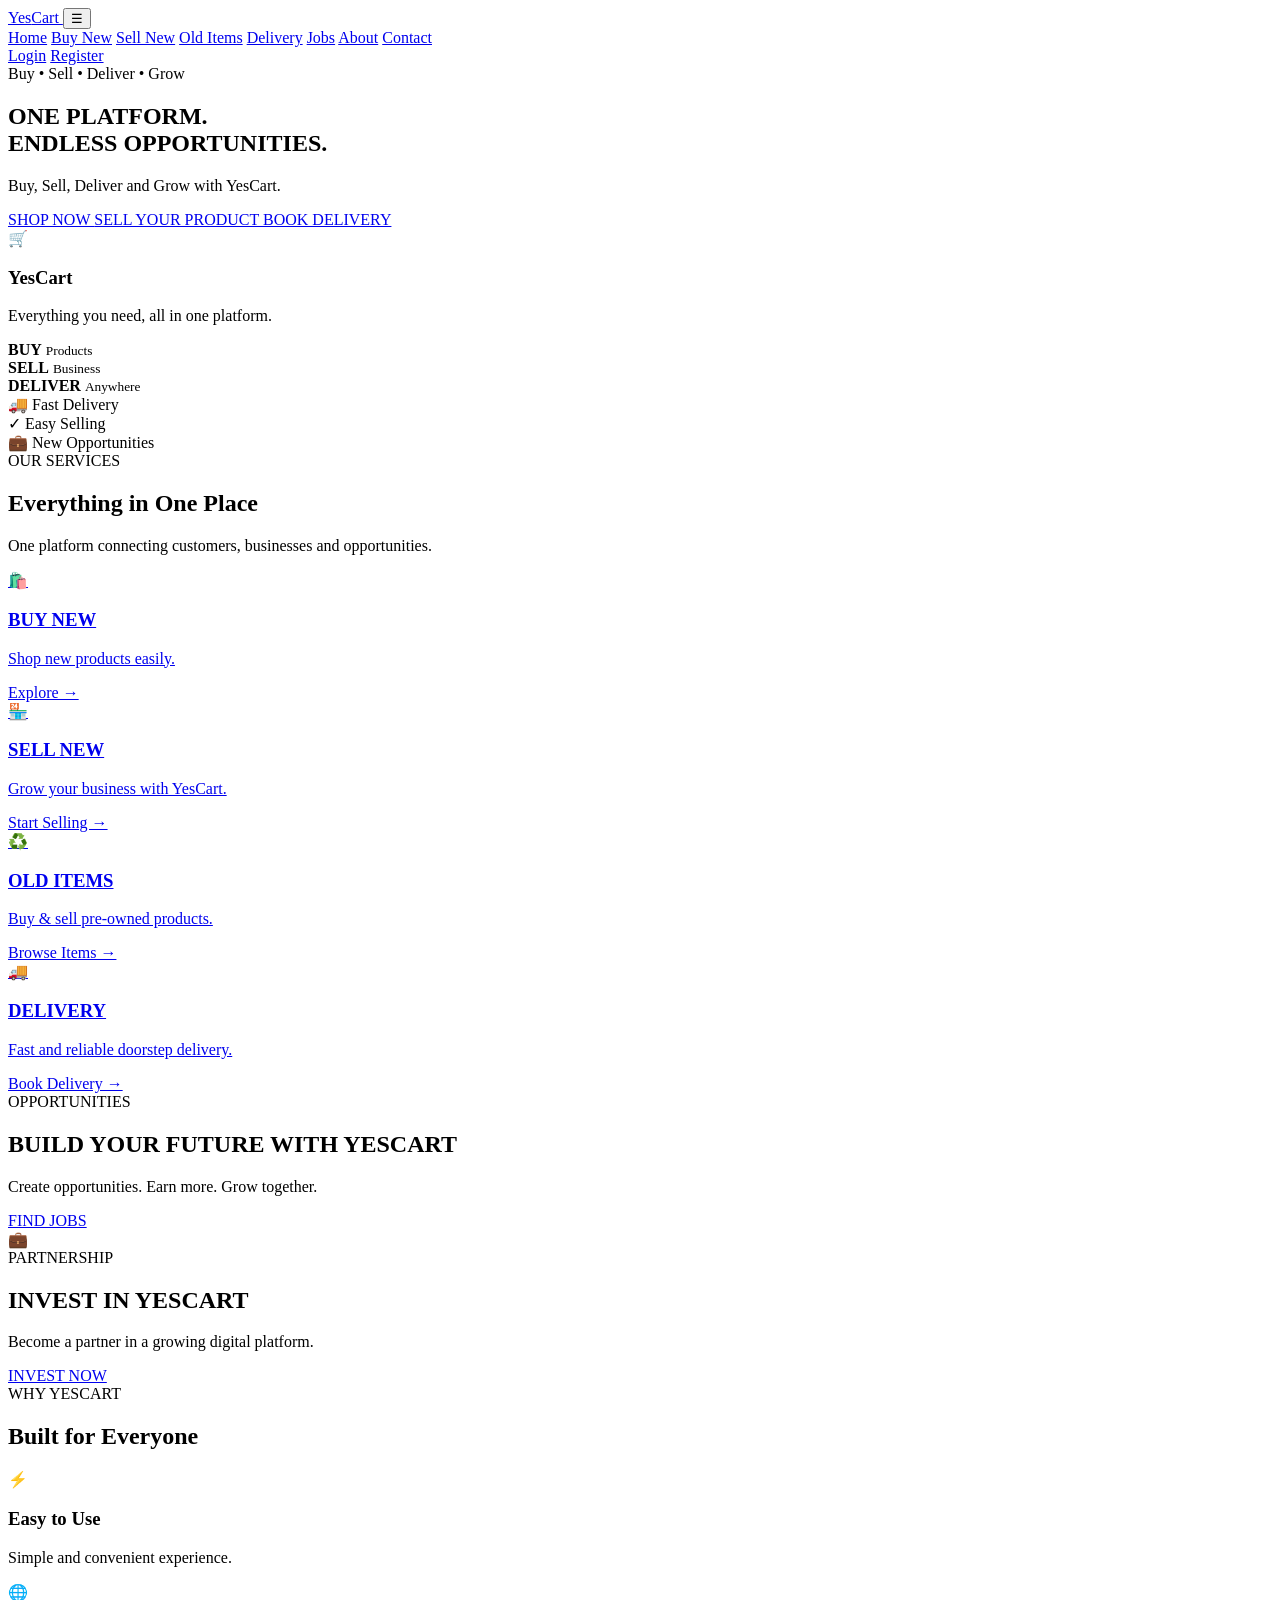
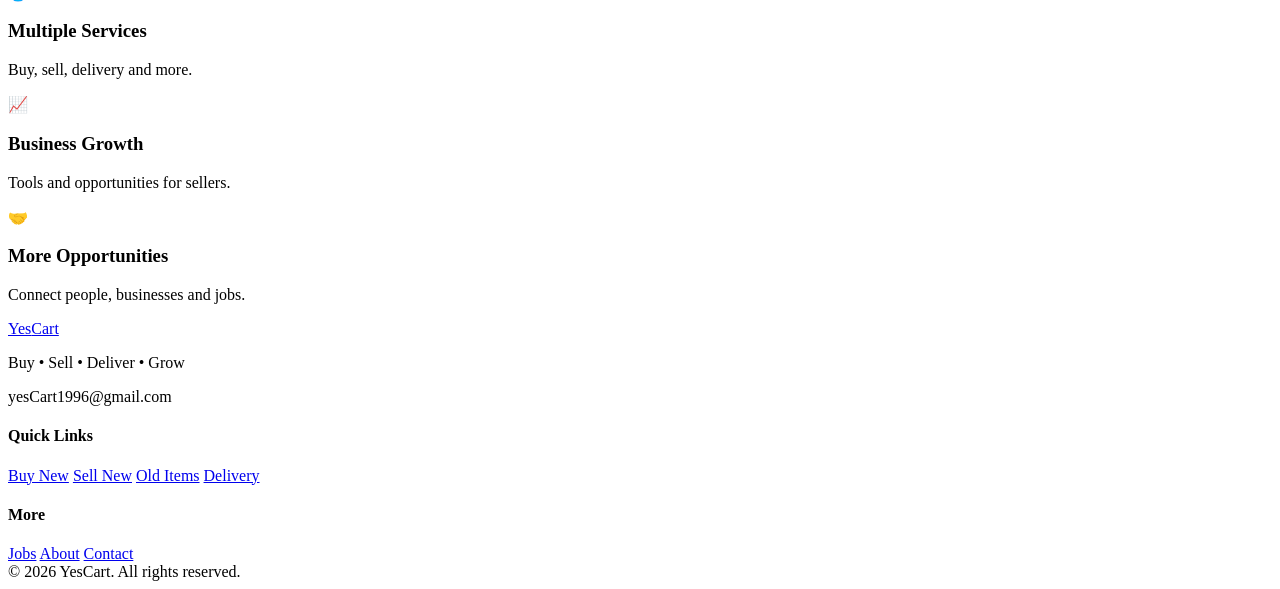
==== index.html @ 44e24343 "Create index.html" ====
<!DOCTYPE html>
<html lang="en">
<head>
  <meta charset="UTF-8">
  <meta name="viewport" content="width=device-width, initial-scale=1.0">

  <title>YesCart — Buy • Sell • Deliver • Grow</title>
  <meta name="description" content="YesCart — Buy, Sell, Deliver and Grow with one platform.">

  <link rel="stylesheet" href="style.css">
</head>

<body>

  <!-- HEADER -->
  <header class="header">
    <div class="container nav">

      <a href="/" class="logo">
        <span>Yes</span>Cart
      </a>

      <button class="menu-btn" onclick="toggleMenu()" aria-label="Menu">
        ☰
      </button>

      <nav id="navMenu">

        <a href="/">Home</a>
        <a href="/buy">Buy New</a>
        <a href="/sell">Sell New</a>
        <a href="/old-items">Old Items</a>
        <a href="/delivery">Delivery</a>
        <a href="/jobs">Jobs</a>
        <a href="/about">About</a>
        <a href="/contact">Contact</a>

        <div class="auth-buttons">
          <a href="/login" class="login-btn">Login</a>
          <a href="/register" class="register-btn">Register</a>
        </div>

      </nav>
    </div>
  </header>


  <!-- HERO -->
  <section class="hero">
    <div class="container hero-grid">

      <div class="hero-content">

        <div class="badge">
          Buy • Sell • Deliver • Grow
        </div>

        <h1>
          ONE PLATFORM.<br>
          <span>ENDLESS OPPORTUNITIES.</span>
        </h1>

        <p>
          Buy, Sell, Deliver and Grow with YesCart.
        </p>

        <div class="hero-buttons">

          <a href="/buy" class="btn primary">
            SHOP NOW
          </a>

          <a href="/sell" class="btn secondary">
            SELL YOUR PRODUCT
          </a>

          <a href="/delivery" class="btn outline">
            BOOK DELIVERY
          </a>

        </div>

      </div>


      <!-- Illustration -->
      <div class="hero-visual">

        <div class="visual-card main-card">

          <div class="cart-icon">
            🛒
          </div>

          <h3>YesCart</h3>

          <p>
            Everything you need,
            all in one platform.
          </p>

          <div class="mini-stats">

            <div>
              <strong>BUY</strong>
              <small>Products</small>
            </div>

            <div>
              <strong>SELL</strong>
              <small>Business</small>
            </div>

            <div>
              <strong>DELIVER</strong>
              <small>Anywhere</small>
            </div>

          </div>

        </div>

        <div class="float-card card-one">
          🚚 Fast Delivery
        </div>

        <div class="float-card card-two">
          ✓ Easy Selling
        </div>

        <div class="float-card card-three">
          💼 New Opportunities
        </div>

      </div>

    </div>
  </section>


  <!-- SERVICES -->
  <section class="services section">

    <div class="container">

      <div class="section-heading">

        <span>OUR SERVICES</span>

        <h2>
          Everything in One Place
        </h2>

        <p>
          One platform connecting customers,
          businesses and opportunities.
        </p>

      </div>


      <div class="service-grid">

        <a href="/buy" class="service-card">

          <div class="service-icon">🛍️</div>

          <h3>BUY NEW</h3>

          <p>
            Shop new products easily.
          </p>

          <span class="card-link">
            Explore →
          </span>

        </a>


        <a href="/sell" class="service-card">

          <div class="service-icon">🏪</div>

          <h3>SELL NEW</h3>

          <p>
            Grow your business with YesCart.
          </p>

          <span class="card-link">
            Start Selling →
          </span>

        </a>


        <a href="/old-items" class="service-card">

          <div class="service-icon">♻️</div>

          <h3>OLD ITEMS</h3>

          <p>
            Buy & sell pre-owned products.
          </p>

          <span class="card-link">
            Browse Items →
          </span>

        </a>


        <a href="/delivery" class="service-card">

          <div class="service-icon">🚚</div>

          <h3>DELIVERY</h3>

          <p>
            Fast and reliable doorstep delivery.
          </p>

          <span class="card-link">
            Book Delivery →
          </span>

        </a>

      </div>

    </div>

  </section>


  <!-- JOBS -->
  <section class="opportunity jobs">

    <div class="container opportunity-grid">

      <div>

        <span class="section-label">
          OPPORTUNITIES
        </span>

        <h2>
          BUILD YOUR FUTURE
          WITH YESCART
        </h2>

        <p>
          Create opportunities. Earn more.
          Grow together.
        </p>

        <a href="/jobs" class="btn white-btn">
          FIND JOBS
        </a>

      </div>

      <div class="opportunity-icon">
        💼
      </div>

    </div>

  </section>


  <!-- INVESTMENT -->
  <section class="investment section">

    <div class="container">

      <div class="investment-card">

        <div>

          <span class="section-label">
            PARTNERSHIP
          </span>

          <h2>
            INVEST IN YESCART
          </h2>

          <p>
            Become a partner in a growing
            digital platform.
          </p>

        </div>

        <a href="/invest" class="btn primary">
          INVEST NOW
        </a>

      </div>

    </div>

  </section>


  <!-- WHY YESCART -->
  <section class="why section">

    <div class="container">

      <div class="section-heading">

        <span>WHY YESCART</span>

        <h2>
          Built for Everyone
        </h2>

      </div>


      <div class="benefit-grid">

        <div class="benefit">
          <div>⚡</div>
          <h3>Easy to Use</h3>
          <p>Simple and convenient experience.</p>
        </div>

        <div class="benefit">
          <div>🌐</div>
          <h3>Multiple Services</h3>
          <p>Buy, sell, delivery and more.</p>
        </div>

        <div class="benefit">
          <div>📈</div>
          <h3>Business Growth</h3>
          <p>Tools and opportunities for sellers.</p>
        </div>

        <div class="benefit">
          <div>🤝</div>
          <h3>More Opportunities</h3>
          <p>Connect people, businesses and jobs.</p>
        </div>

      </div>

    </div>

  </section>


  <!-- FOOTER -->
  <footer>

    <div class="container footer-grid">

      <div>

        <a href="/" class="logo footer-logo">
          <span>Yes</span>Cart
        </a>

        <p>
          Buy • Sell • Deliver • Grow
        </p>

        <p class="email">
          yesCart1996@gmail.com
        </p>

      </div>


      <div>

        <h4>Quick Links</h4>

        <a href="/buy">Buy New</a>
        <a href="/sell">Sell New</a>
        <a href="/old-items">Old Items</a>
        <a href="/delivery">Delivery</a>

      </div>


      <div>

        <h4>More</h4>

        <a href="/jobs">Jobs</a>
        <a href="/about">About</a>
        <a href="/contact">Contact</a>

      </div>

    </div>


    <div class="copyright">
      © 2026 YesCart. All rights reserved.
    </div>

  </footer>


  <script src="script.js"></script>

</body>
</html>
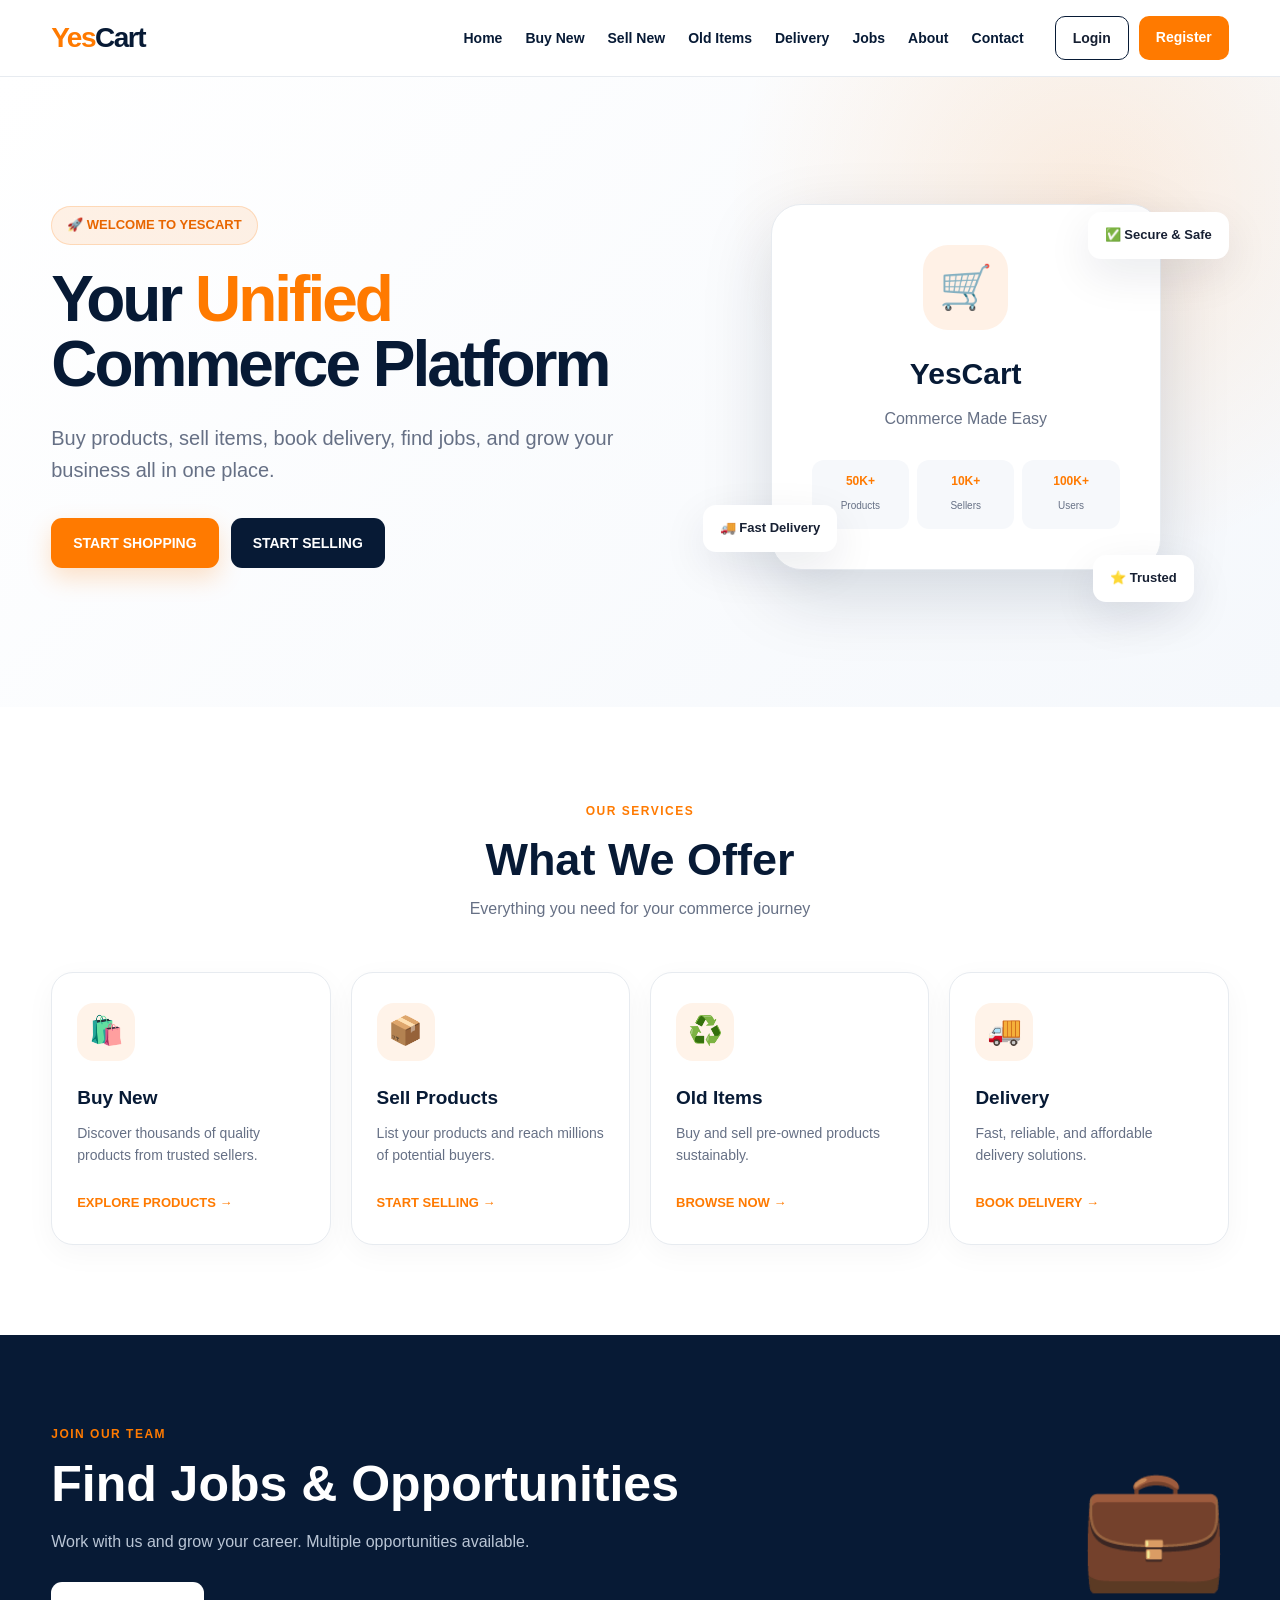
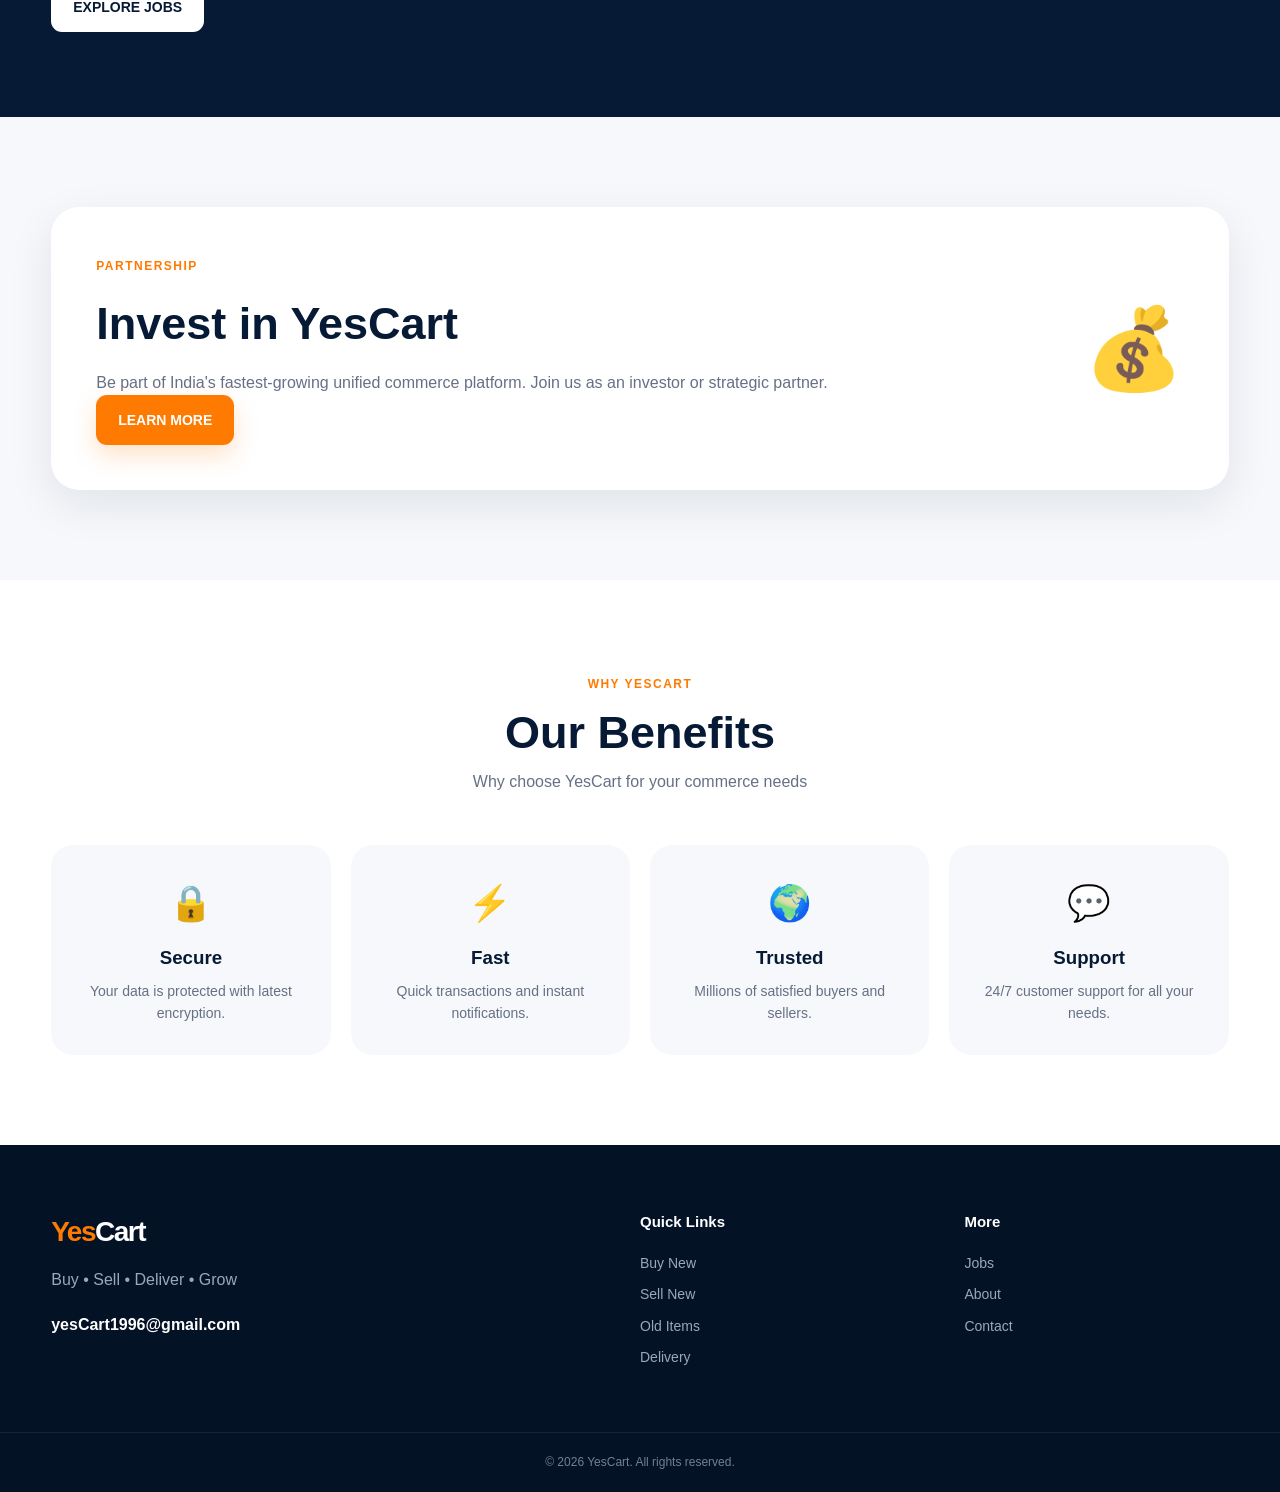
==== commit fecf9b2d: "Fix all navigation links for GitHub Pages subfolder (Yc/) routing" ====
--- a/index.html
+++ b/index.html
@@ -5,411 +5,174 @@
   <meta name="viewport" content="width=device-width, initial-scale=1.0">
 
   <title>YesCart — Buy • Sell • Deliver • Grow</title>
-  <meta name="description" content="YesCart — Buy, Sell, Deliver and Grow with one platform.">
+  <meta name="description" content="YesCart is a unified commerce platform to buy new products, sell items, book delivery, find jobs, and grow your business.">
 
   <link rel="stylesheet" href="style.css">
 </head>
 
 <body>
 
-  <!-- HEADER -->
-  <header class="header">
-    <div class="container nav">
+<!-- HEADER -->
+<header class="header">
+  <div class="container nav">
+    <a href="./" class="logo"><span>Yes</span>Cart</a>
+    <button class="menu-btn" onclick="toggleMenu()" aria-label="Menu">☰</button>
+    <nav id="navMenu">
+      <a href="./">Home</a>
+      <a href="./buy/">Buy New</a>
+      <a href="./sell/">Sell New</a>
+      <a href="./old-items/">Old Items</a>
+      <a href="./delivery/">Delivery</a>
+      <a href="./jobs/">Jobs</a>
+      <a href="./about/">About</a>
+      <a href="./contact/">Contact</a>
+      <div class="auth-buttons">
+        <a href="./login/" class="login-btn">Login</a>
+        <a href="./register/" class="register-btn">Register</a>
+      </div>
+    </nav>
+  </div>
+</header>
 
-      <a href="/" class="logo">
-        <span>Yes</span>Cart
-      </a>
+<!-- HERO -->
+<section class="hero">
+  <div class="container hero-grid">
+    <div class="hero-content">
+      <span class="badge">🚀 WELCOME TO YESCART</span>
+      <h1>Your <span>Unified</span> Commerce Platform</h1>
+      <p>Buy products, sell items, book delivery, find jobs, and grow your business all in one place.</p>
+      <div class="hero-buttons">
+        <a href="./buy/" class="btn primary">START SHOPPING</a>
+        <a href="./sell/" class="btn secondary">START SELLING</a>
+      </div>
+    </div>
+    <div class="hero-visual">
+      <div class="main-card">
+        <div class="cart-icon">🛒</div>
+        <h3>YesCart</h3>
+        <p>Commerce Made Easy</p>
+        <div class="mini-stats">
+          <div><strong>50K+</strong><small>Products</small></div>
+          <div><strong>10K+</strong><small>Sellers</small></div>
+          <div><strong>100K+</strong><small>Users</small></div>
+        </div>
+      </div>
+      <div class="float-card card-one">✅ Secure & Safe</div>
+      <div class="float-card card-two">🚚 Fast Delivery</div>
+      <div class="float-card card-three">⭐ Trusted</div>
+    </div>
+  </div>
+</section>
 
-      <button class="menu-btn" onclick="toggleMenu()" aria-label="Menu">
-        ☰
-      </button>
+<!-- SERVICES -->
+<section class="services section">
+  <div class="container">
+    <div class="section-heading">
+      <span>OUR SERVICES</span>
+      <h2>What We Offer</h2>
+      <p>Everything you need for your commerce journey</p>
+    </div>
+    <div class="service-grid">
+      <div class="service-card">
+        <div class="service-icon">🛍️</div>
+        <h3>Buy New</h3>
+        <p>Discover thousands of quality products from trusted sellers.</p>
+        <a href="./buy/" class="card-link">EXPLORE PRODUCTS →</a>
+      </div>
+      <div class="service-card">
+        <div class="service-icon">📦</div>
+        <h3>Sell Products</h3>
+        <p>List your products and reach millions of potential buyers.</p>
+        <a href="./sell/" class="card-link">START SELLING →</a>
+      </div>
+      <div class="service-card">
+        <div class="service-icon">♻️</div>
+        <h3>Old Items</h3>
+        <p>Buy and sell pre-owned products sustainably.</p>
+        <a href="./old-items/" class="card-link">BROWSE NOW →</a>
+      </div>
+      <div class="service-card">
+        <div class="service-icon">🚚</div>
+        <h3>Delivery</h3>
+        <p>Fast, reliable, and affordable delivery solutions.</p>
+        <a href="./delivery/" class="card-link">BOOK DELIVERY →</a>
+      </div>
+    </div>
+  </div>
+</section>
 
-      <nav id="navMenu">
+<!-- JOBS -->
+<section class="jobs opportunity section">
+  <div class="container">
+    <div class="opportunity-grid">
+      <div>
+        <span class="section-label">JOIN OUR TEAM</span>
+        <h2>Find Jobs & Opportunities</h2>
+        <p>Work with us and grow your career. Multiple opportunities available.</p>
+        <a href="./jobs/" class="btn white-btn">EXPLORE JOBS</a>
+      </div>
+      <div class="opportunity-icon">💼</div>
+    </div>
+  </div>
+</section>
 
-        <a href="/">Home</a>
-        <a href="/buy">Buy New</a>
-        <a href="/sell">Sell New</a>
-        <a href="/old-items">Old Items</a>
-        <a href="/delivery">Delivery</a>
-        <a href="/jobs">Jobs</a>
-        <a href="/about">About</a>
-        <a href="/contact">Contact</a>
+<!-- INVESTMENT -->
+<section class="investment section">
+  <div class="container">
+    <div class="investment-card">
+      <div>
+        <span class="section-label">PARTNERSHIP</span>
+        <h2>Invest in YesCart</h2>
+        <p>Be part of India's fastest-growing unified commerce platform. Join us as an investor or strategic partner.</p>
+        <a href="./invest/" class="btn primary">LEARN MORE</a>
+      </div>
+      <div style="font-size: 80px; opacity: 0.9;">💰</div>
+    </div>
+  </div>
+</section>
 
-        <div class="auth-buttons">
-          <a href="/login" class="login-btn">Login</a>
-          <a href="/register" class="register-btn">Register</a>
-        </div>
+<!-- WHY YESCART -->
+<section class="why section">
+  <div class="container">
+    <div class="section-heading">
+      <span>WHY YESCART</span>
+      <h2>Our Benefits</h2>
+      <p>Why choose YesCart for your commerce needs</p>
+    </div>
+    <div class="benefit-grid">
+      <div class="benefit"><div>🔒</div><h3>Secure</h3><p>Your data is protected with latest encryption.</p></div>
+      <div class="benefit"><div>⚡</div><h3>Fast</h3><p>Quick transactions and instant notifications.</p></div>
+      <div class="benefit"><div>🌍</div><h3>Trusted</h3><p>Millions of satisfied buyers and sellers.</p></div>
+      <div class="benefit"><div>💬</div><h3>Support</h3><p>24/7 customer support for all your needs.</p></div>
+    </div>
+  </div>
+</section>
 
-      </nav>
+<!-- FOOTER -->
+<footer>
+  <div class="container footer-grid">
+    <div>
+      <a href="./" class="logo footer-logo"><span>Yes</span>Cart</a>
+      <p>Buy • Sell • Deliver • Grow</p>
+      <p class="email">yesCart1996@gmail.com</p>
     </div>
-  </header>
+    <div>
+      <h4>Quick Links</h4>
+      <a href="./buy/">Buy New</a>
+      <a href="./sell/">Sell New</a>
+      <a href="./old-items/">Old Items</a>
+      <a href="./delivery/">Delivery</a>
+    </div>
+    <div>
+      <h4>More</h4>
+      <a href="./jobs/">Jobs</a>
+      <a href="./about/">About</a>
+      <a href="./contact/">Contact</a>
+    </div>
+  </div>
+  <div class="copyright">© 2026 YesCart. All rights reserved.</div>
+</footer>
 
-
-  <!-- HERO -->
-  <section class="hero">
-    <div class="container hero-grid">
-
-      <div class="hero-content">
-
-        <div class="badge">
-          Buy • Sell • Deliver • Grow
-        </div>
-
-        <h1>
-          ONE PLATFORM.<br>
-          <span>ENDLESS OPPORTUNITIES.</span>
-        </h1>
-
-        <p>
-          Buy, Sell, Deliver and Grow with YesCart.
-        </p>
-
-        <div class="hero-buttons">
-
-          <a href="/buy" class="btn primary">
-            SHOP NOW
-          </a>
-
-          <a href="/sell" class="btn secondary">
-            SELL YOUR PRODUCT
-          </a>
-
-          <a href="/delivery" class="btn outline">
-            BOOK DELIVERY
-          </a>
-
-        </div>
-
-      </div>
-
-
-      <!-- Illustration -->
-      <div class="hero-visual">
-
-        <div class="visual-card main-card">
-
-          <div class="cart-icon">
-            🛒
-          </div>
-
-          <h3>YesCart</h3>
-
-          <p>
-            Everything you need,
-            all in one platform.
-          </p>
-
-          <div class="mini-stats">
-
-            <div>
-              <strong>BUY</strong>
-              <small>Products</small>
-            </div>
-
-            <div>
-              <strong>SELL</strong>
-              <small>Business</small>
-            </div>
-
-            <div>
-              <strong>DELIVER</strong>
-              <small>Anywhere</small>
-            </div>
-
-          </div>
-
-        </div>
-
-        <div class="float-card card-one">
-          🚚 Fast Delivery
-        </div>
-
-        <div class="float-card card-two">
-          ✓ Easy Selling
-        </div>
-
-        <div class="float-card card-three">
-          💼 New Opportunities
-        </div>
-
-      </div>
-
-    </div>
-  </section>
-
-
-  <!-- SERVICES -->
-  <section class="services section">
-
-    <div class="container">
-
-      <div class="section-heading">
-
-        <span>OUR SERVICES</span>
-
-        <h2>
-          Everything in One Place
-        </h2>
-
-        <p>
-          One platform connecting customers,
-          businesses and opportunities.
-        </p>
-
-      </div>
-
-
-      <div class="service-grid">
-
-        <a href="/buy" class="service-card">
-
-          <div class="service-icon">🛍️</div>
-
-          <h3>BUY NEW</h3>
-
-          <p>
-            Shop new products easily.
-          </p>
-
-          <span class="card-link">
-            Explore →
-          </span>
-
-        </a>
-
-
-        <a href="/sell" class="service-card">
-
-          <div class="service-icon">🏪</div>
-
-          <h3>SELL NEW</h3>
-
-          <p>
-            Grow your business with YesCart.
-          </p>
-
-          <span class="card-link">
-            Start Selling →
-          </span>
-
-        </a>
-
-
-        <a href="/old-items" class="service-card">
-
-          <div class="service-icon">♻️</div>
-
-          <h3>OLD ITEMS</h3>
-
-          <p>
-            Buy & sell pre-owned products.
-          </p>
-
-          <span class="card-link">
-            Browse Items →
-          </span>
-
-        </a>
-
-
-        <a href="/delivery" class="service-card">
-
-          <div class="service-icon">🚚</div>
-
-          <h3>DELIVERY</h3>
-
-          <p>
-            Fast and reliable doorstep delivery.
-          </p>
-
-          <span class="card-link">
-            Book Delivery →
-          </span>
-
-        </a>
-
-      </div>
-
-    </div>
-
-  </section>
-
-
-  <!-- JOBS -->
-  <section class="opportunity jobs">
-
-    <div class="container opportunity-grid">
-
-      <div>
-
-        <span class="section-label">
-          OPPORTUNITIES
-        </span>
-
-        <h2>
-          BUILD YOUR FUTURE
-          WITH YESCART
-        </h2>
-
-        <p>
-          Create opportunities. Earn more.
-          Grow together.
-        </p>
-
-        <a href="/jobs" class="btn white-btn">
-          FIND JOBS
-        </a>
-
-      </div>
-
-      <div class="opportunity-icon">
-        💼
-      </div>
-
-    </div>
-
-  </section>
-
-
-  <!-- INVESTMENT -->
-  <section class="investment section">
-
-    <div class="container">
-
-      <div class="investment-card">
-
-        <div>
-
-          <span class="section-label">
-            PARTNERSHIP
-          </span>
-
-          <h2>
-            INVEST IN YESCART
-          </h2>
-
-          <p>
-            Become a partner in a growing
-            digital platform.
-          </p>
-
-        </div>
-
-        <a href="/invest" class="btn primary">
-          INVEST NOW
-        </a>
-
-      </div>
-
-    </div>
-
-  </section>
-
-
-  <!-- WHY YESCART -->
-  <section class="why section">
-
-    <div class="container">
-
-      <div class="section-heading">
-
-        <span>WHY YESCART</span>
-
-        <h2>
-          Built for Everyone
-        </h2>
-
-      </div>
-
-
-      <div class="benefit-grid">
-
-        <div class="benefit">
-          <div>⚡</div>
-          <h3>Easy to Use</h3>
-          <p>Simple and convenient experience.</p>
-        </div>
-
-        <div class="benefit">
-          <div>🌐</div>
-          <h3>Multiple Services</h3>
-          <p>Buy, sell, delivery and more.</p>
-        </div>
-
-        <div class="benefit">
-          <div>📈</div>
-          <h3>Business Growth</h3>
-          <p>Tools and opportunities for sellers.</p>
-        </div>
-
-        <div class="benefit">
-          <div>🤝</div>
-          <h3>More Opportunities</h3>
-          <p>Connect people, businesses and jobs.</p>
-        </div>
-
-      </div>
-
-    </div>
-
-  </section>
-
-
-  <!-- FOOTER -->
-  <footer>
-
-    <div class="container footer-grid">
-
-      <div>
-
-        <a href="/" class="logo footer-logo">
-          <span>Yes</span>Cart
-        </a>
-
-        <p>
-          Buy • Sell • Deliver • Grow
-        </p>
-
-        <p class="email">
-          yesCart1996@gmail.com
-        </p>
-
-      </div>
-
-
-      <div>
-
-        <h4>Quick Links</h4>
-
-        <a href="/buy">Buy New</a>
-        <a href="/sell">Sell New</a>
-        <a href="/old-items">Old Items</a>
-        <a href="/delivery">Delivery</a>
-
-      </div>
-
-
-      <div>
-
-        <h4>More</h4>
-
-        <a href="/jobs">Jobs</a>
-        <a href="/about">About</a>
-        <a href="/contact">Contact</a>
-
-      </div>
-
-    </div>
-
-
-    <div class="copyright">
-      © 2026 YesCart. All rights reserved.
-    </div>
-
-  </footer>
-
-
-  <script src="script.js"></script>
-
+<script src="script.js"></script>
 </body>
-</html>
+</html>
--- a/style.css
+++ b/style.css
@@ -0,0 +1,767 @@
+/* =========================
+   YESCART — GLOBAL
+========================= */
+
+:root {
+  --navy: #071a35;
+  --navy-light: #102b50;
+  --orange: #ff7a00;
+  --orange-dark: #e86600;
+  --green: #18a957;
+  --white: #ffffff;
+  --light: #f6f8fb;
+  --text: #172033;
+  --muted: #667085;
+  --border: #e7ebf0;
+  --shadow: 0 15px 45px rgba(7, 26, 53, 0.09);
+  --radius: 22px;
+}
+
+* {
+  margin: 0;
+  padding: 0;
+  box-sizing: border-box;
+}
+
+html {
+  scroll-behavior: smooth;
+}
+
+body {
+  font-family: Arial, Helvetica, sans-serif;
+  background: var(--white);
+  color: var(--text);
+  line-height: 1.6;
+}
+
+a {
+  text-decoration: none;
+  color: inherit;
+}
+
+.container {
+  width: min(1180px, 92%);
+  margin: auto;
+}
+
+.section {
+  padding: 90px 0;
+}
+
+
+/* =========================
+   HEADER
+========================= */
+
+.header {
+  width: 100%;
+  background: rgba(255, 255, 255, 0.96);
+  border-bottom: 1px solid var(--border);
+  position: sticky;
+  top: 0;
+  z-index: 1000;
+  backdrop-filter: blur(12px);
+}
+
+.nav {
+  min-height: 76px;
+  display: flex;
+  align-items: center;
+  justify-content: space-between;
+}
+
+.logo {
+  font-size: 28px;
+  font-weight: 900;
+  color: var(--navy);
+  letter-spacing: -1.5px;
+}
+
+.logo span {
+  color: var(--orange);
+}
+
+nav {
+  display: flex;
+  align-items: center;
+  gap: 23px;
+}
+
+nav > a {
+  font-size: 14px;
+  font-weight: 700;
+  color: var(--navy);
+  transition: 0.25s ease;
+}
+
+nav > a:hover {
+  color: var(--orange);
+}
+
+.auth-buttons {
+  display: flex;
+  gap: 10px;
+  margin-left: 8px;
+}
+
+.login-btn,
+.register-btn {
+  padding: 10px 17px;
+  border-radius: 10px;
+  font-weight: 700;
+  font-size: 14px;
+}
+
+.login-btn {
+  border: 1px solid var(--navy);
+}
+
+.login-btn:hover {
+  background: var(--navy);
+  color: white;
+}
+
+.register-btn {
+  background: var(--orange);
+  color: white;
+}
+
+.register-btn:hover {
+  background: var(--orange-dark);
+}
+
+.menu-btn {
+  display: none;
+  border: 0;
+  background: transparent;
+  font-size: 27px;
+  cursor: pointer;
+  color: var(--navy);
+}
+
+
+/* =========================
+   HERO
+========================= */
+
+.hero {
+  background:
+    radial-gradient(circle at 85% 20%, rgba(255, 122, 0, 0.12), transparent 30%),
+    linear-gradient(135deg, #ffffff 0%, #f5f8fc 100%);
+  padding: 95px 0 105px;
+  overflow: hidden;
+}
+
+.hero-grid {
+  display: grid;
+  grid-template-columns: 1.05fr 0.95fr;
+  align-items: center;
+  gap: 70px;
+}
+
+.badge {
+  display: inline-block;
+  background: rgba(255, 122, 0, 0.1);
+  color: var(--orange-dark);
+  border: 1px solid rgba(255, 122, 0, 0.2);
+  padding: 8px 15px;
+  border-radius: 50px;
+  font-size: 13px;
+  font-weight: 800;
+  margin-bottom: 22px;
+}
+
+.hero h1 {
+  color: var(--navy);
+  font-size: clamp(42px, 5vw, 70px);
+  line-height: 1.02;
+  letter-spacing: -3px;
+  font-weight: 900;
+}
+
+.hero h1 span {
+  color: var(--orange);
+}
+
+.hero-content > p {
+  color: var(--muted);
+  font-size: 20px;
+  margin: 25px 0 32px;
+}
+
+.hero-buttons {
+  display: flex;
+  flex-wrap: wrap;
+  gap: 12px;
+}
+
+.btn {
+  display: inline-flex;
+  justify-content: center;
+  align-items: center;
+  min-height: 50px;
+  padding: 0 22px;
+  border-radius: 11px;
+  font-weight: 800;
+  font-size: 14px;
+  transition: 0.25s ease;
+}
+
+.btn:hover {
+  transform: translateY(-3px);
+}
+
+.primary {
+  background: var(--orange);
+  color: white;
+  box-shadow: 0 10px 25px rgba(255, 122, 0, 0.22);
+}
+
+.primary:hover {
+  background: var(--orange-dark);
+}
+
+.secondary {
+  background: var(--navy);
+  color: white;
+}
+
+.secondary:hover {
+  background: var(--navy-light);
+}
+
+.outline {
+  border: 1px solid var(--navy);
+  color: var(--navy);
+  background: white;
+}
+
+.outline:hover {
+  background: var(--navy);
+  color: white;
+}
+
+
+/* =========================
+   HERO VISUAL
+========================= */
+
+.hero-visual {
+  min-height: 430px;
+  position: relative;
+  display: flex;
+  align-items: center;
+  justify-content: center;
+}
+
+.main-card {
+  width: min(390px, 90%);
+  min-height: 310px;
+  background: white;
+  border-radius: 30px;
+  padding: 40px;
+  text-align: center;
+  box-shadow: 0 25px 70px rgba(7, 26, 53, 0.15);
+  border: 1px solid var(--border);
+  position: relative;
+  z-index: 2;
+}
+
+.cart-icon {
+  width: 85px;
+  height: 85px;
+  margin: 0 auto 20px;
+  border-radius: 25px;
+  display: grid;
+  place-items: center;
+  font-size: 43px;
+  background: #fff1e6;
+}
+
+.main-card h3 {
+  color: var(--navy);
+  font-size: 30px;
+}
+
+.main-card p {
+  color: var(--muted);
+  margin-top: 8px;
+}
+
+.mini-stats {
+  display: grid;
+  grid-template-columns: repeat(3, 1fr);
+  gap: 8px;
+  margin-top: 28px;
+}
+
+.mini-stats div {
+  background: var(--light);
+  padding: 12px 5px;
+  border-radius: 12px;
+}
+
+.mini-stats strong {
+  display: block;
+  color: var(--orange);
+  font-size: 12px;
+}
+
+.mini-stats small {
+  color: var(--muted);
+  font-size: 10px;
+}
+
+.float-card {
+  position: absolute;
+  background: white;
+  padding: 13px 17px;
+  border-radius: 13px;
+  box-shadow: var(--shadow);
+  font-weight: 800;
+  font-size: 13px;
+  z-index: 3;
+}
+
+.card-one {
+  top: 40px;
+  right: 0;
+}
+
+.card-two {
+  bottom: 50px;
+  left: 0;
+}
+
+.card-three {
+  bottom: 0;
+  right: 35px;
+}
+
+
+/* =========================
+   SECTION HEADINGS
+========================= */
+
+.section-heading {
+  text-align: center;
+  max-width: 650px;
+  margin: 0 auto 50px;
+}
+
+.section-heading span,
+.section-label {
+  color: var(--orange);
+  font-size: 12px;
+  font-weight: 900;
+  letter-spacing: 1.5px;
+}
+
+.section-heading h2 {
+  color: var(--navy);
+  font-size: clamp(30px, 4vw, 45px);
+  line-height: 1.1;
+  margin: 12px 0;
+}
+
+.section-heading p {
+  color: var(--muted);
+}
+
+
+/* =========================
+   SERVICES
+========================= */
+
+.services {
+  background: white;
+}
+
+.service-grid {
+  display: grid;
+  grid-template-columns: repeat(4, 1fr);
+  gap: 20px;
+}
+
+.service-card {
+  border: 1px solid var(--border);
+  border-radius: var(--radius);
+  padding: 30px 25px;
+  min-height: 245px;
+  background: white;
+  box-shadow: 0 8px 30px rgba(7, 26, 53, 0.04);
+  transition: 0.3s ease;
+}
+
+.service-card:hover {
+  transform: translateY(-7px);
+  box-shadow: var(--shadow);
+  border-color: rgba(255, 122, 0, 0.35);
+}
+
+.service-icon {
+  width: 58px;
+  height: 58px;
+  border-radius: 17px;
+  display: grid;
+  place-items: center;
+  background: #fff3e9;
+  font-size: 28px;
+  margin-bottom: 22px;
+}
+
+.service-card h3 {
+  color: var(--navy);
+  font-size: 19px;
+}
+
+.service-card p {
+  color: var(--muted);
+  font-size: 14px;
+  margin: 9px 0 22px;
+}
+
+.card-link {
+  color: var(--orange);
+  font-size: 13px;
+  font-weight: 800;
+}
+
+
+/* =========================
+   OPPORTUNITY / JOBS
+========================= */
+
+.opportunity {
+  padding: 85px 0;
+}
+
+.jobs {
+  background: var(--navy);
+  color: white;
+}
+
+.opportunity-grid {
+  display: flex;
+  justify-content: space-between;
+  align-items: center;
+  gap: 50px;
+}
+
+.opportunity h2 {
+  font-size: clamp(32px, 4vw, 50px);
+  line-height: 1.05;
+  max-width: 650px;
+  margin: 12px 0 18px;
+}
+
+.opportunity p {
+  color: #b9c5d5;
+  margin-bottom: 28px;
+}
+
+.opportunity-icon {
+  font-size: 120px;
+  opacity: 0.95;
+}
+
+.white-btn {
+  background: white;
+  color: var(--navy);
+}
+
+.white-btn:hover {
+  background: var(--orange);
+  color: white;
+}
+
+
+/* =========================
+   INVESTMENT
+========================= */
+
+.investment {
+  background: var(--light);
+}
+
+.investment-card {
+  background: white;
+  border-radius: 28px;
+  padding: 45px;
+  display: flex;
+  justify-content: space-between;
+  align-items: center;
+  gap: 30px;
+  box-shadow: var(--shadow);
+}
+
+.investment-card h2 {
+  color: var(--navy);
+  font-size: clamp(30px, 4vw, 45px);
+  margin: 10px 0;
+}
+
+.investment-card p {
+  color: var(--muted);
+}
+
+
+/* =========================
+   WHY YESCART
+========================= */
+
+.why {
+  background: white;
+}
+
+.benefit-grid {
+  display: grid;
+  grid-template-columns: repeat(4, 1fr);
+  gap: 20px;
+}
+
+.benefit {
+  padding: 30px;
+  border-radius: var(--radius);
+  background: var(--light);
+  text-align: center;
+  transition: 0.3s ease;
+}
+
+.benefit:hover {
+  transform: translateY(-5px);
+  box-shadow: var(--shadow);
+}
+
+.benefit > div {
+  font-size: 35px;
+  margin-bottom: 12px;
+}
+
+.benefit h3 {
+  color: var(--navy);
+  margin-bottom: 7px;
+}
+
+.benefit p {
+  color: var(--muted);
+  font-size: 14px;
+}
+
+
+/* =========================
+   FOOTER
+========================= */
+
+footer {
+  background: #041226;
+  color: white;
+  padding-top: 65px;
+}
+
+.footer-grid {
+  display: grid;
+  grid-template-columns: 2fr 1fr 1fr;
+  gap: 60px;
+  padding-bottom: 55px;
+}
+
+.footer-logo {
+  color: white;
+}
+
+footer p {
+  color: #9aa8ba;
+  margin-top: 12px;
+}
+
+.email {
+  color: white;
+  font-weight: 700;
+  margin-top: 20px;
+}
+
+footer h4 {
+  margin-bottom: 18px;
+  font-size: 15px;
+}
+
+footer .footer-grid a:not(.logo) {
+  display: block;
+  color: #9aa8ba;
+  margin: 9px 0;
+  font-size: 14px;
+  transition: 0.2s;
+}
+
+footer .footer-grid a:not(.logo):hover {
+  color: var(--orange);
+}
+
+.copyright {
+  border-top: 1px solid rgba(255,255,255,0.08);
+  text-align: center;
+  color: #718096;
+  padding: 20px;
+  font-size: 12px;
+}
+
+
+/* =========================
+   MOBILE
+========================= */
+
+@media (max-width: 1000px) {
+
+  nav {
+    gap: 12px;
+  }
+
+  .service-grid,
+  .benefit-grid {
+    grid-template-columns: repeat(2, 1fr);
+  }
+
+  .hero-grid {
+    gap: 35px;
+  }
+
+}
+
+@media (max-width: 780px) {
+
+  .section {
+    padding: 70px 0;
+  }
+
+  .menu-btn {
+    display: block;
+  }
+
+  nav {
+    position: absolute;
+    left: 4%;
+    right: 4%;
+    top: 76px;
+    background: white;
+    border: 1px solid var(--border);
+    border-radius: 18px;
+    padding: 18px;
+    display: none;
+    flex-direction: column;
+    align-items: stretch;
+    gap: 0;
+    box-shadow: var(--shadow);
+  }
+
+  nav.active {
+    display: flex;
+  }
+
+  nav > a {
+    padding: 12px 8px;
+    border-bottom: 1px solid var(--border);
+  }
+
+  .auth-buttons {
+    margin: 10px 0 0;
+    flex-direction: column;
+  }
+
+  .login-btn,
+  .register-btn {
+    text-align: center;
+  }
+
+  .hero {
+    padding: 70px 0;
+  }
+
+  .hero-grid {
+    grid-template-columns: 1fr;
+    text-align: center;
+  }
+
+  .hero-buttons {
+    justify-content: center;
+  }
+
+  .hero-visual {
+    min-height: 390px;
+  }
+
+  .opportunity-grid {
+    flex-direction: column;
+    text-align: center;
+  }
+
+  .opportunity-icon {
+    font-size: 80px;
+  }
+
+  .investment-card {
+    flex-direction: column;
+    text-align: center;
+  }
+
+  .footer-grid {
+    grid-template-columns: 1fr 1fr;
+    gap: 35px;
+  }
+
+}
+
+@media (max-width: 520px) {
+
+  .hero h1 {
+    font-size: 39px;
+    letter-spacing: -2px;
+  }
+
+  .hero-content > p {
+    font-size: 17px;
+  }
+
+  .hero-buttons {
+    flex-direction: column;
+  }
+
+  .hero-buttons .btn {
+    width: 100%;
+  }
+
+  .service-grid,
+  .benefit-grid {
+    grid-template-columns: 1fr;
+  }
+
+  .main-card {
+    padding: 30px 20px;
+  }
+
+  .float-card {
+    font-size: 11px;
+    padding: 10px;
+  }
+
+  .card-one {
+    right: -3px;
+  }
+
+  .card-two {
+    left: -3px;
+  }
+
+  .card-three {
+    right: 5px;
+  }
+
+  .investment-card {
+    padding: 30px 20px;
+  }
+
+  .footer-grid {
+    grid-template-columns: 1fr;
+  }
+
+}
